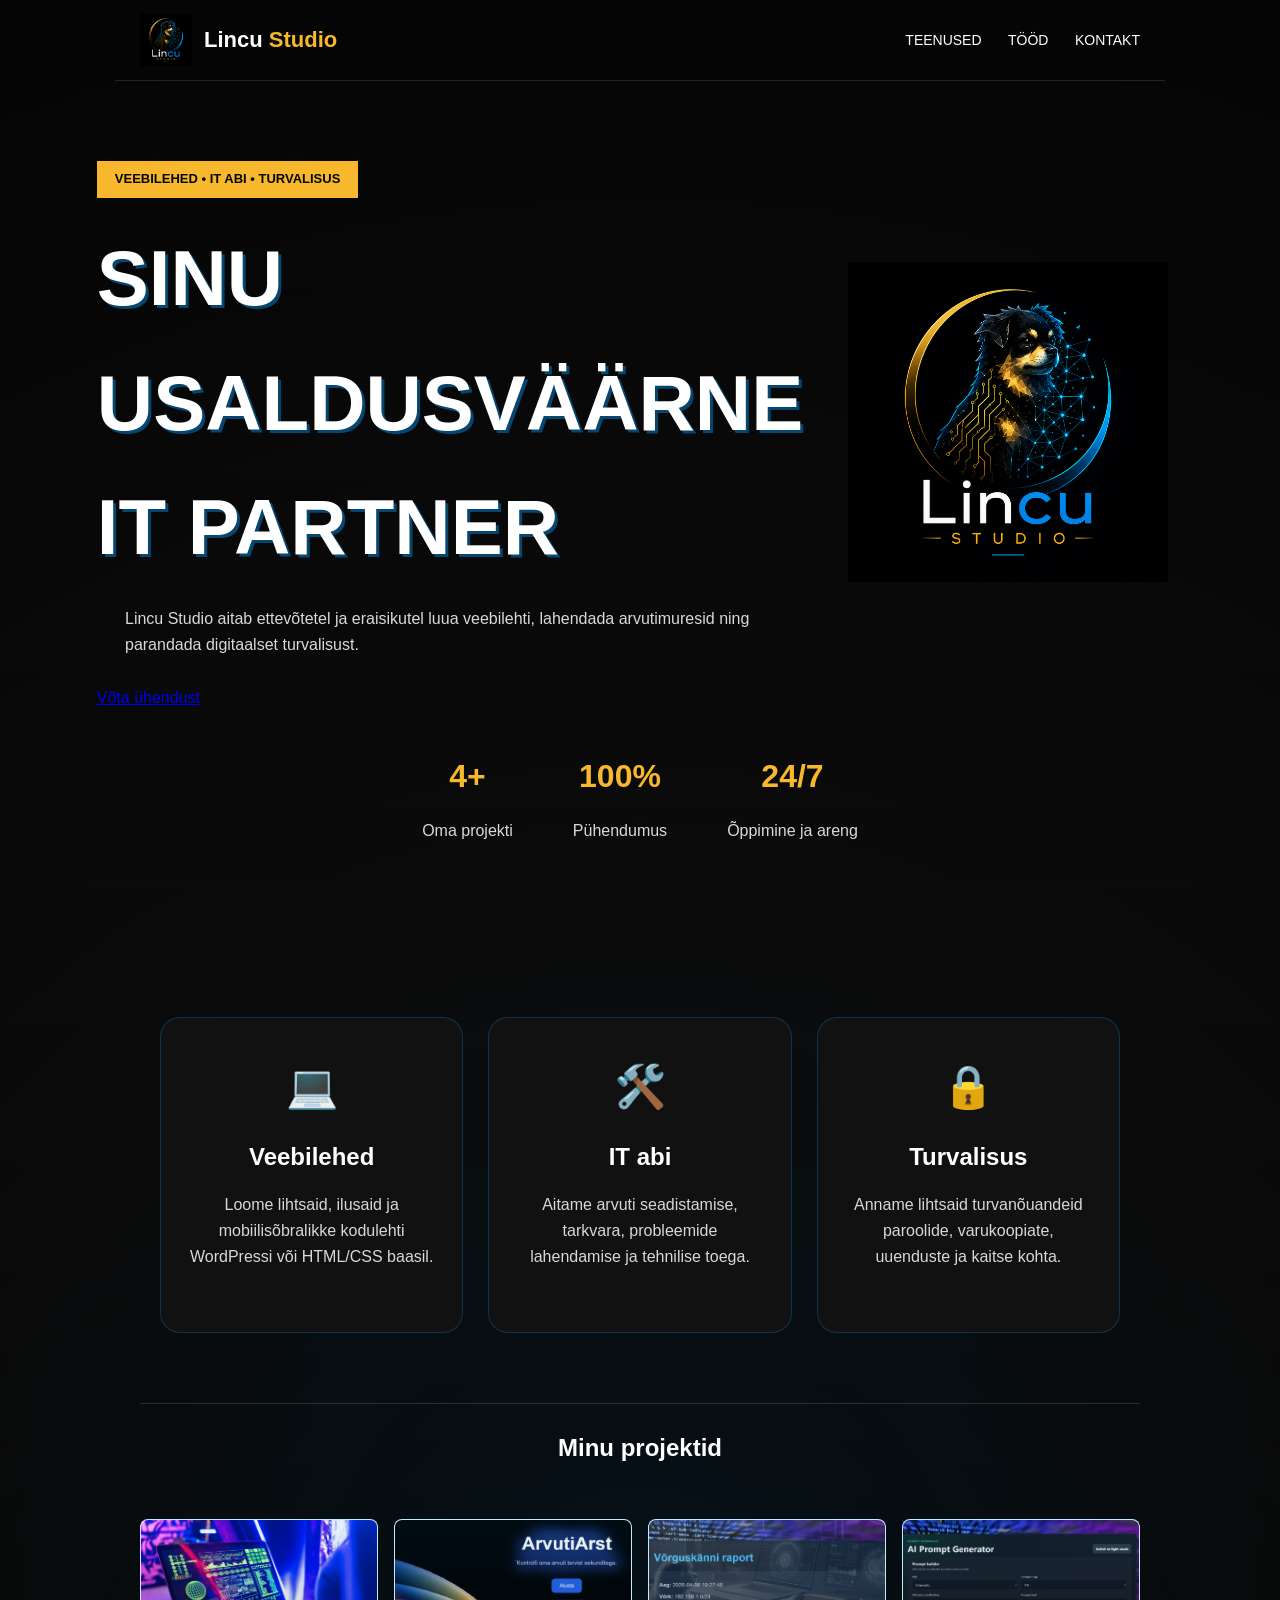
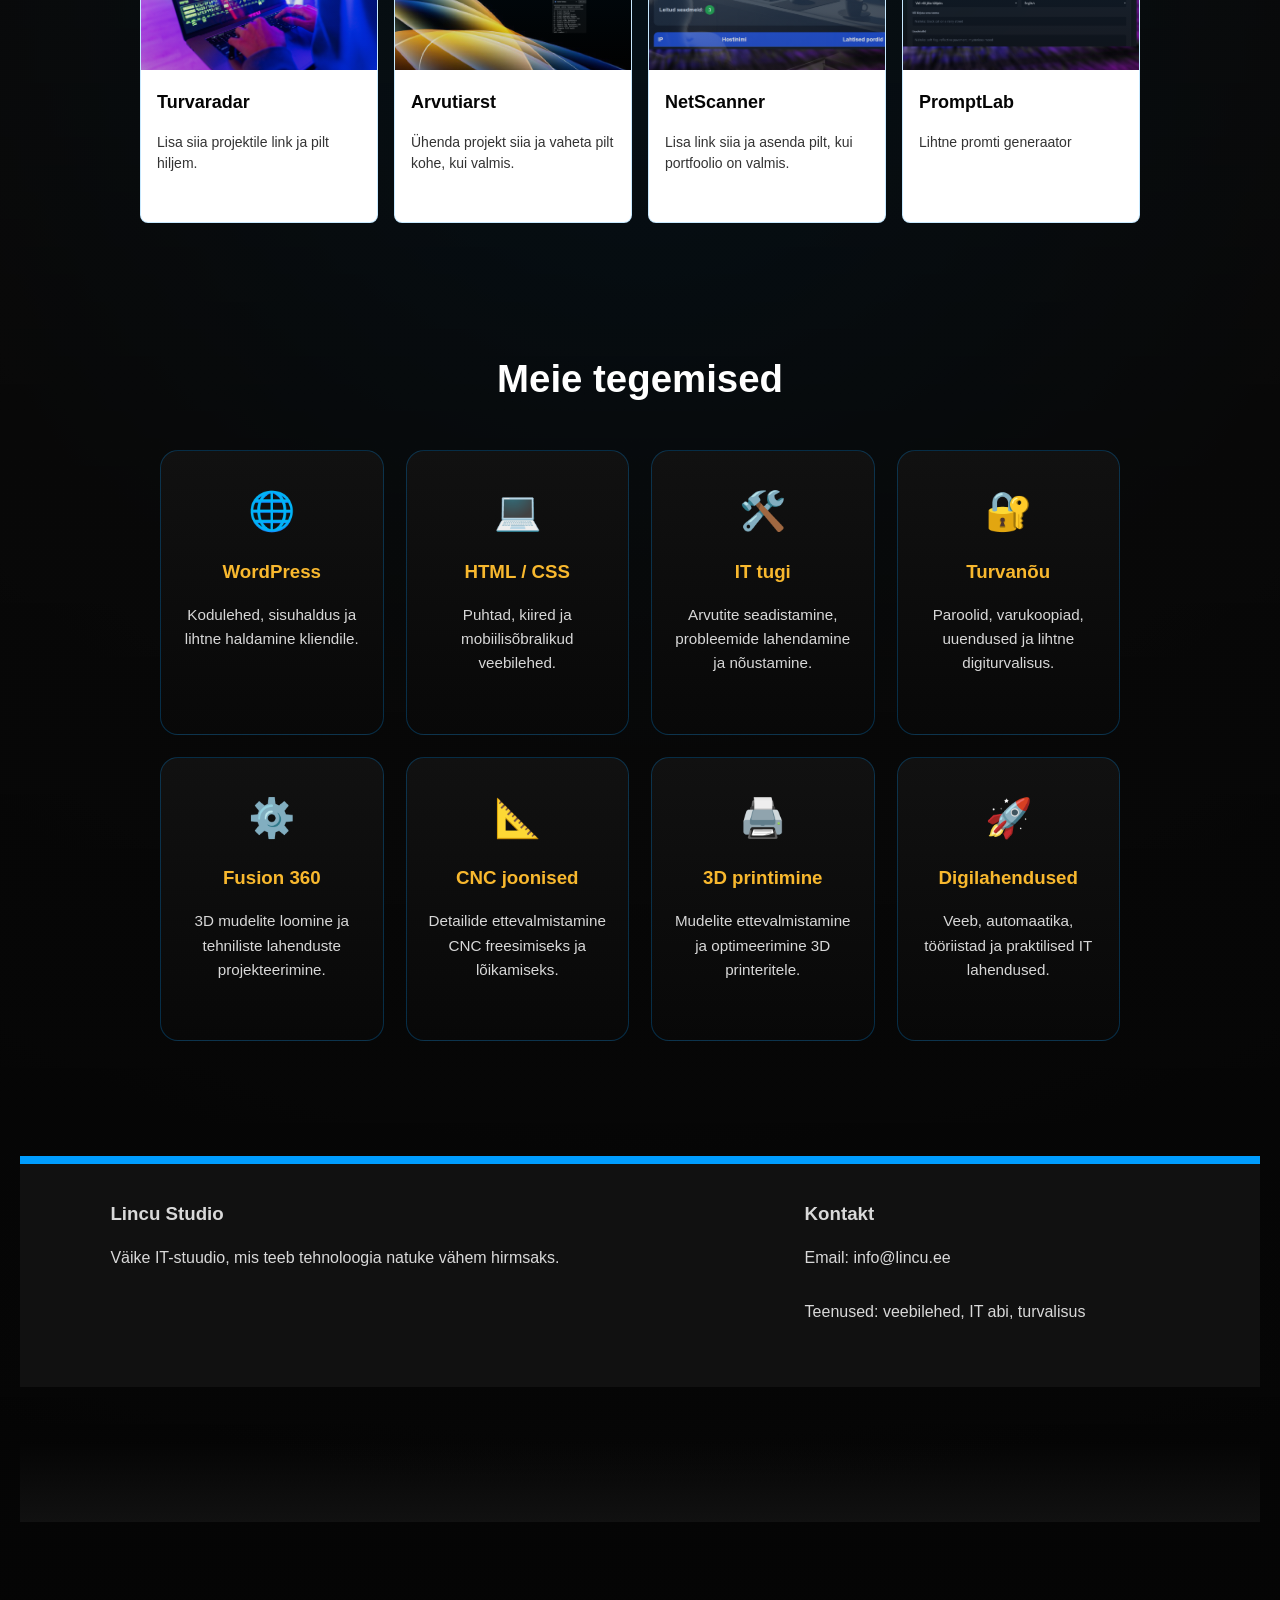
==== lincu_site/index.html @ 22ab4d27 "Lincu Studio valmis" ====
<!DOCTYPE html>
<html lang="et">
<head>
  <meta charset="UTF-8" />
  <meta name="viewport" content="width=device-width, initial-scale=1.0" />
  <title>Lincu Studio | IT lahendused</title>
  <link rel="stylesheet" href="style.css" />
</head>
<body>
  <header class="topbar">
    <a class="logo" href="#" aria-label="Lincu Studio avaleht">
      <img src="images/logo.png" alt="" />
      <span>Lincu <strong>Studio</strong></span>
    </a>
    <nav>
      <a href="#teenused">Teenused</a>
      <a href="#tood">Tööd</a>
      <a href="#kontakt">Kontakt</a>
    </nav>
  </header>

 <section class="hero">
  <div class="hero-content">

    <div class="hero-text">
      <span class="badge">VEEBILEHED • IT ABI • TURVALISUS</span>

      <h1>Sinu usaldusväärne IT partner</h1>

      <p>
        Lincu Studio aitab ettevõtetel ja eraisikutel luua veebilehti,
        lahendada arvutimuresid ning parandada digitaalset turvalisust.
      </p>

      <a href="#kontakt" class="btn-primary">
        Võta ühendust
      </a>
    </div>

    <div class="hero-image">
      <img src="images/logo.png" alt="Lincu Studio logo">
    </div>

  </div>
<section class="stats">
  <div class="stat">
    <h3>4+</h3>
    <p>Oma projekti</p>
  </div>

  <div class="stat">
    <h3>100%</h3>
    <p>Pühendumus</p>
  </div>

  <div class="stat">
    <h3>24/7</h3>
    <p>Õppimine ja areng</p>
  </div>
</section>
  <main>

   <section id="teenused" class="services">
  <article class="service-card">
    <div class="icon">💻</div>
    <h2>Veebilehed</h2>
    <p>Loome lihtsaid, ilusaid ja mobiilisõbralikke kodulehti WordPressi või HTML/CSS baasil.</p>
  </article>

  <article class="service-card">
    <div class="icon">🛠️</div>
    <h2>IT abi</h2>
    <p>Aitame arvuti seadistamise, tarkvara, probleemide lahendamise ja tehnilise toega.</p>
  </article>

  <article class="service-card">
    <div class="icon">🔒</div>
    <h2>Turvalisus</h2>
    <p>Anname lihtsaid turvanõuandeid paroolide, varukoopiate, uuenduste ja kaitse kohta.</p>
  </article>
</section>

    <section id="tood" class="work">
      <h2>Minu projektid</h2>
      <br>
      <br>
      <div class="cards">
        <a class="card" href="#" aria-label="Turvaradar">
          <div class="card-image">
            <img src="images/turva.png" alt="Turvaradar placeholder image" />
          </div>
          <div class="card-copy">
            <h3>Turvaradar</h3>
            <p>Lisa siia projektile link ja pilt hiljem.</p>
          </div>
        </a>
        <a class="card" href="#" aria-label="Arvutiarst">
          <div class="card-image">
            <img src="images/arst.png" alt="Arvutiarst placeholder image" />
          </div>
          <div class="card-copy">
            <h3>Arvutiarst</h3>
            <p>Ühenda projekt siia ja vaheta pilt kohe, kui valmis.</p>
          </div>
        </a>
        <a class="card" href="#" aria-label="NetScanner">
          <div class="card-image">
            <img src="images/scanner.png" alt="NetScanner placeholder image" />
          </div>
          <div class="card-copy">
            <h3>NetScanner</h3>
            <p>Lisa link siia ja asenda pilt, kui portfoolio on valmis.</p>
          </div>
        </a>
        <a class="card" href="https://smartpromptlab.netlify.app/" aria-label="PromptLab">
          <div class="card-image">
            <img src="images/promt.png" alt="PromptLab placeholder image" />
          </div>
          <div class="card-copy">
            <h3>PromptLab</h3>
            <p>Lihtne promti generaator</p>
          </div>
        </a>
      </div>
    </section>

<section class="tools">
  <h2>Meie tegemised</h2>

  <div class="tool-grid">

    <article class="tool-card">
      <span>🌐</span>
      <h3>WordPress</h3>
      <p>Kodulehed, sisuhaldus ja lihtne haldamine kliendile.</p>
    </article>

    <article class="tool-card">
      <span>💻</span>
      <h3>HTML / CSS</h3>
      <p>Puhtad, kiired ja mobiilisõbralikud veebilehed.</p>
    </article>

    <article class="tool-card">
      <span>🛠️</span>
      <h3>IT tugi</h3>
      <p>Arvutite seadistamine, probleemide lahendamine ja nõustamine.</p>
    </article>

    <article class="tool-card">
      <span>🔐</span>
      <h3>Turvanõu</h3>
      <p>Paroolid, varukoopiad, uuendused ja lihtne digiturvalisus.</p>
    </article>

    <article class="tool-card">
      <span>⚙️</span>
      <h3>Fusion 360</h3>
      <p>3D mudelite loomine ja tehniliste lahenduste projekteerimine.</p>
    </article>

    <article class="tool-card">
      <span>📐</span>
      <h3>CNC joonised</h3>
      <p>Detailide ettevalmistamine CNC freesimiseks ja lõikamiseks.</p>
    </article>

    <article class="tool-card">
      <span>🖨️</span>
      <h3>3D printimine</h3>
      <p>Mudelite ettevalmistamine ja optimeerimine 3D printeritele.</p>
    </article>

    <article class="tool-card">
      <span>🚀</span>
      <h3>Digilahendused</h3>
      <p>Veeb, automaatika, tööriistad ja praktilised IT lahendused.</p>
    </article>

  </div>
</section>
  </main>

  <footer id="kontakt">
    <div>
      <h3>Lincu Studio</h3>
      <p>Väike IT-stuudio, mis teeb tehnoloogia natuke vähem hirmsaks.</p>
    </div>
    <div>
      <h3>Kontakt</h3>
      <p>Email: info@lincu.ee</p>
      <p>Teenused: veebilehed, IT abi, turvalisus</p>
    </div>
  </footer>
</body>
</html>
---- lincu_site/style.css ----
:root {
  --dark: #050505;
  --dark-2: #111111;
  --gray: #2b2b2b;
  --light: #ffffff;
  --blue: #009dff;
  --gold: #f8b82e;
  --muted: #d9d9d9;
}

* {
  box-sizing: border-box;
  margin: 0;
  padding: 0;
}

body {
  font-family: Arial, Helvetica, sans-serif;
  background: var(--dark);
  color: var(--light);
  line-height: 1.6;
}

.topbar {
  max-width: 1050px;
  margin: 0 auto;
  padding: 14px 25px;
  display: flex;
  justify-content: space-between;
  align-items: center;
  border-bottom: 1px solid rgba(255, 255, 255, 0.12);
}

.logo {
  display: inline-flex;
  align-items: center;
  gap: 12px;
  color: var(--light);
  text-decoration: none;
  font-size: 22px;
  font-weight: bold;
  letter-spacing: 0;
}

.logo img {
  width: 52px;
  height: 52px;
  object-fit: contain;
}

.logo strong {
  color: var(--gold);
}

nav a {
  color: var(--light);
  text-decoration: none;
  margin-left: 22px;
  font-size: 14px;
  text-transform: uppercase;
}

nav a:hover {
  color: var(--blue);
}

.hero {
  min-height: 600px;
  padding: 80px 20px;
  background:
    linear-gradient(rgba(5, 5, 5, 0.52), rgba(5, 5, 5, 0.97)),
    radial-gradient(circle at center,
      rgba(0, 157, 255, 0.28) 0%,
      #161616 42%,
      #050505 100%);
  position: relative;
  overflow: hidden;
}

.hero-content {
  display: flex;
  align-items: center;
  justify-content: center;
  gap: 30px;
  max-width: 1200px;
  margin: 0 auto;
}

.hero-text {
  flex: 0 1 650px;
  text-align: left;
}

.hero-image {
  flex: 0 1 350px;
  text-align: center;
  margin-top: -20px;
}

.hero-image img {
  width: 100%;
  max-width: 320px;
  height: auto;
}

.hero::after {
  content: "";
  display: block;
  width: 100%;
  height: 80px;
  margin-top: 55px;
  background: linear-gradient(to top, var(--dark-2), transparent);
}
.hero-image {
  position: relative;
}

.hero-image::before {
  content: "";
  position: absolute;
  width: 300px;
  height: 300px;
  background: #009DFF;
  border-radius: 50%;
  filter: blur(100px);
  opacity: 0.2;
  z-index: -1;
  left: 50%;
  top: 50%;
  transform: translate(-50%, -50%);
}

/* Mobiilivaade */
@media (max-width: 900px) {
  .hero-content {
    flex-direction: column-reverse;
    text-align: center;
  }

  .hero-text {
    text-align: center;
  }

  .hero-image img {
    max-width: 250px;
  }
}
.badge {
  display: inline-block;
  background: var(--gold);
  color: var(--dark);
  padding: 8px 18px;
  font-weight: bold;
  font-size: 13px;
  margin-bottom: 18px;
}
.stats {
  display: flex;
  justify-content: center;
  gap: 60px;
  padding: 40px 20px;
}

.stat {
  text-align: center;
}

.stat h3 {
  color: #F8B82E;
  font-size: 2rem;
}

h1 {
  font-size: clamp(42px, 8vw, 78px);
  text-transform: uppercase;
  letter-spacing: 0;
  text-shadow: 3px 3px 0 rgba(0, 157, 255, 0.42);
}

.hero p {
  max-width: 650px;
  margin: 16px auto 28px;
  color: var(--muted);
}

.btn {
  display: inline-block;
  background: var(--blue);
  color: var(--light);
  padding: 12px 24px;
  text-decoration: none;
  font-weight: bold;
  text-transform: uppercase;
  border: 1px solid rgba(255, 255, 255, 0.2);
}

.btn:hover {
  background: var(--gold);
  color: var(--dark);
}

main {
  max-width: 1050px;
  margin: 0 auto;
  padding: 35px 25px;
}

.intro {
  text-align: center;
  max-width: 800px;
  margin: 0 auto 45px;
  color: var(--muted);
}

.services {
  display: grid;
  grid-template-columns: repeat(3, 1fr);
  gap: 25px;
  max-width: 1100px;
  margin: 0 auto;
  padding: 70px 20px;
}

.service-card {
  background: #111111;
  border: 1px solid rgba(0, 157, 255, 0.25);
  border-radius: 20px;
  padding: 35px 28px;
  text-align: center;
  transition: 0.3s ease;
}

.service-card:hover {
  transform: translateY(-8px);
  border-color: #F8B82E;
  box-shadow: 0 0 30px rgba(0, 157, 255, 0.18);
}

.icon {
  font-size: 42px;
  margin-bottom: 18px;
}

.service-card h2 {
  color: #FFFFFF;
  margin-bottom: 12px;
}

.service-card p {
  color: #D8D8D8;
  line-height: 1.6;
}

/* mobiilis */
@media (max-width: 800px) {
  .services {
    grid-template-columns: 1fr;
  }
}
.work,
.brands {
  border-top: 1px solid rgba(255, 255, 255, 0.14);
  padding-top: 25px;
  margin-bottom: 45px;
  text-align: center;
}

.cards,
.brand-grid {
  display: grid;
  grid-template-columns: repeat(4, 1fr);
  gap: 16px;
}

.card,
.brand-card {
  display: block;
  text-decoration: none;
  color: inherit;
  background: var(--light);
  border: 1px solid rgba(0, 157, 255, 0.22);
  border-radius: 8px;
  overflow: hidden;
  transition: transform 0.25s ease, box-shadow 0.25s ease;
}

.card:hover,
.brand-card:hover {
  transform: translateY(-4px);
  box-shadow: 0 22px 45px rgba(0, 157, 255, 0.16);
}

.card-image,
.brand-image {
  height: 150px;
  min-height: 0;
  background: linear-gradient(135deg, #ffffff 0%, rgba(0, 157, 255, 0.12) 100%);
  overflow: hidden;
}

.card-image img,
.brand-image img {
  width: 100%;
  height: 100%;
  object-fit: cover;
  display: block;
}
.card-image {
  position: relative;
}

.card-image::after {
  content: "";
  position: absolute;
  inset: 0;
  background: linear-gradient(
    to bottom,
    rgba(0, 157, 255, 0.08),
    rgba(5, 5, 5, 0.18)
  );
}

.card-copy {
  padding: 18px 16px 20px;
  text-align: left;
}

.card-copy h3 {
  margin-bottom: 10px;
  font-size: 18px;
  color: var(--dark);
}

.card-copy p,
.brand-card p {
  color: #333333;
  font-size: 14px;
  line-height: 1.5;
}

.tools {
  max-width: 1100px;
  margin: 0 auto;
  padding: 80px 20px;
  text-align: center;
}

.tools h2 {
  font-size: 2.4rem;
  margin-bottom: 40px;
  color: #FFFFFF;
}

.tool-grid {
  display: grid;
  grid-template-columns: repeat(4, 1fr);
  gap: 22px;
}

.tool-card {
  background: linear-gradient(180deg, #111111, #080808);
  border: 1px solid rgba(0, 157, 255, 0.25);
  border-radius: 18px;
  padding: 30px 22px;
  transition: 0.3s ease;
}

.tool-card:hover {
  transform: translateY(-7px);
  border-color: #F8B82E;
  box-shadow: 0 0 28px rgba(0, 157, 255, 0.2);
}

.tool-card span {
  font-size: 38px;
  display: block;
  margin-bottom: 15px;
}

.tool-card h3 {
  color: #F8B82E;
  margin-bottom: 10px;
}

.tool-card p {
  color: #D8D8D8;
  line-height: 1.6;
  font-size: 0.95rem;
}

@media (max-width: 900px) {
  .tool-grid {
    grid-template-columns: repeat(2, 1fr);
  }
}

@media (max-width: 600px) {
  .tool-grid {
    grid-template-columns: 1fr;
  }
}

footer {
  background: var(--dark-2);
  border-top: 8px solid var(--blue);
  padding: 35px 25px;
  display: grid;
  grid-template-columns: 1fr 1fr;
  gap: 30px;
  color: var(--muted);
}

footer > div {
  max-width: 500px;
  margin: 0 auto;
}

@media (max-width: 800px) {
  .topbar,
  footer {
    flex-direction: column;
    text-align: center;
  }

  nav {
    margin-top: 15px;
  }

  nav a {
    display: inline-block;
    margin: 8px;
  }

  .services,
  .cards,
  .brand-grid,
  footer {
    grid-template-columns: 1fr;
  }
}
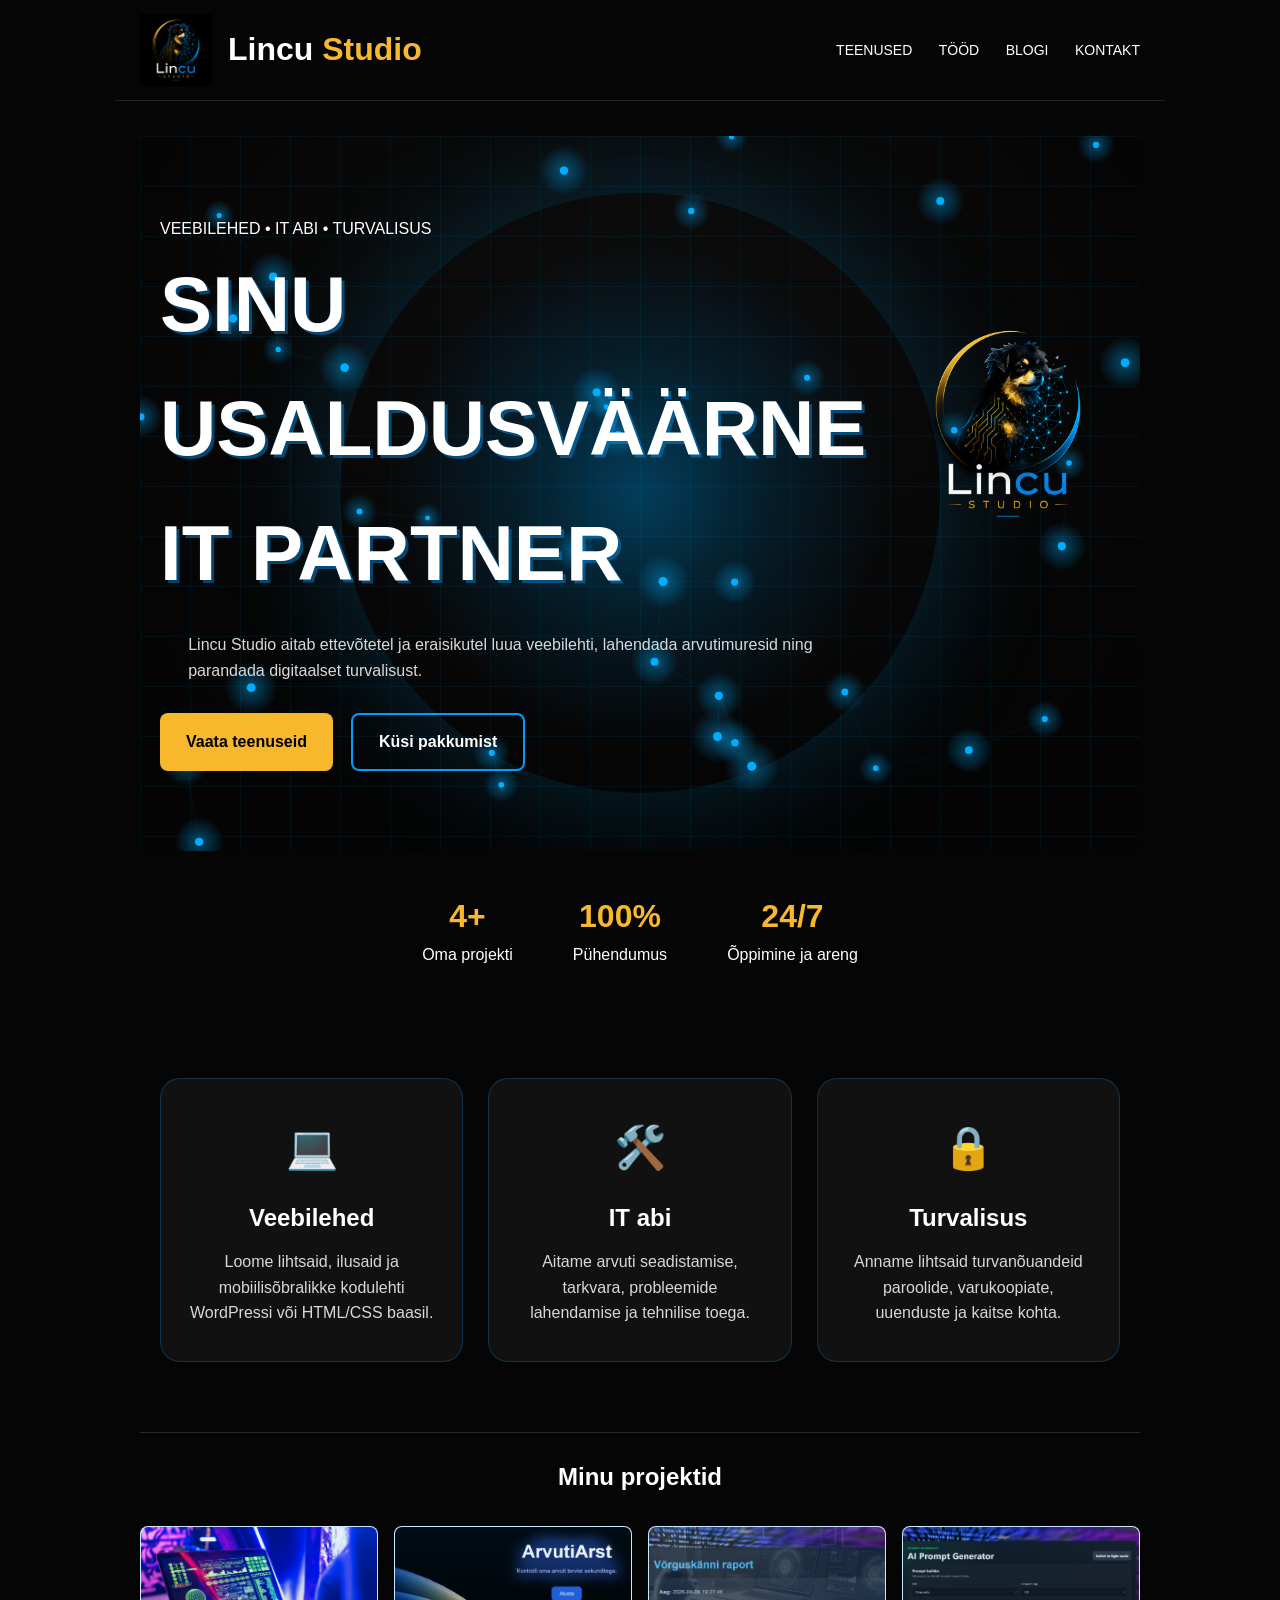
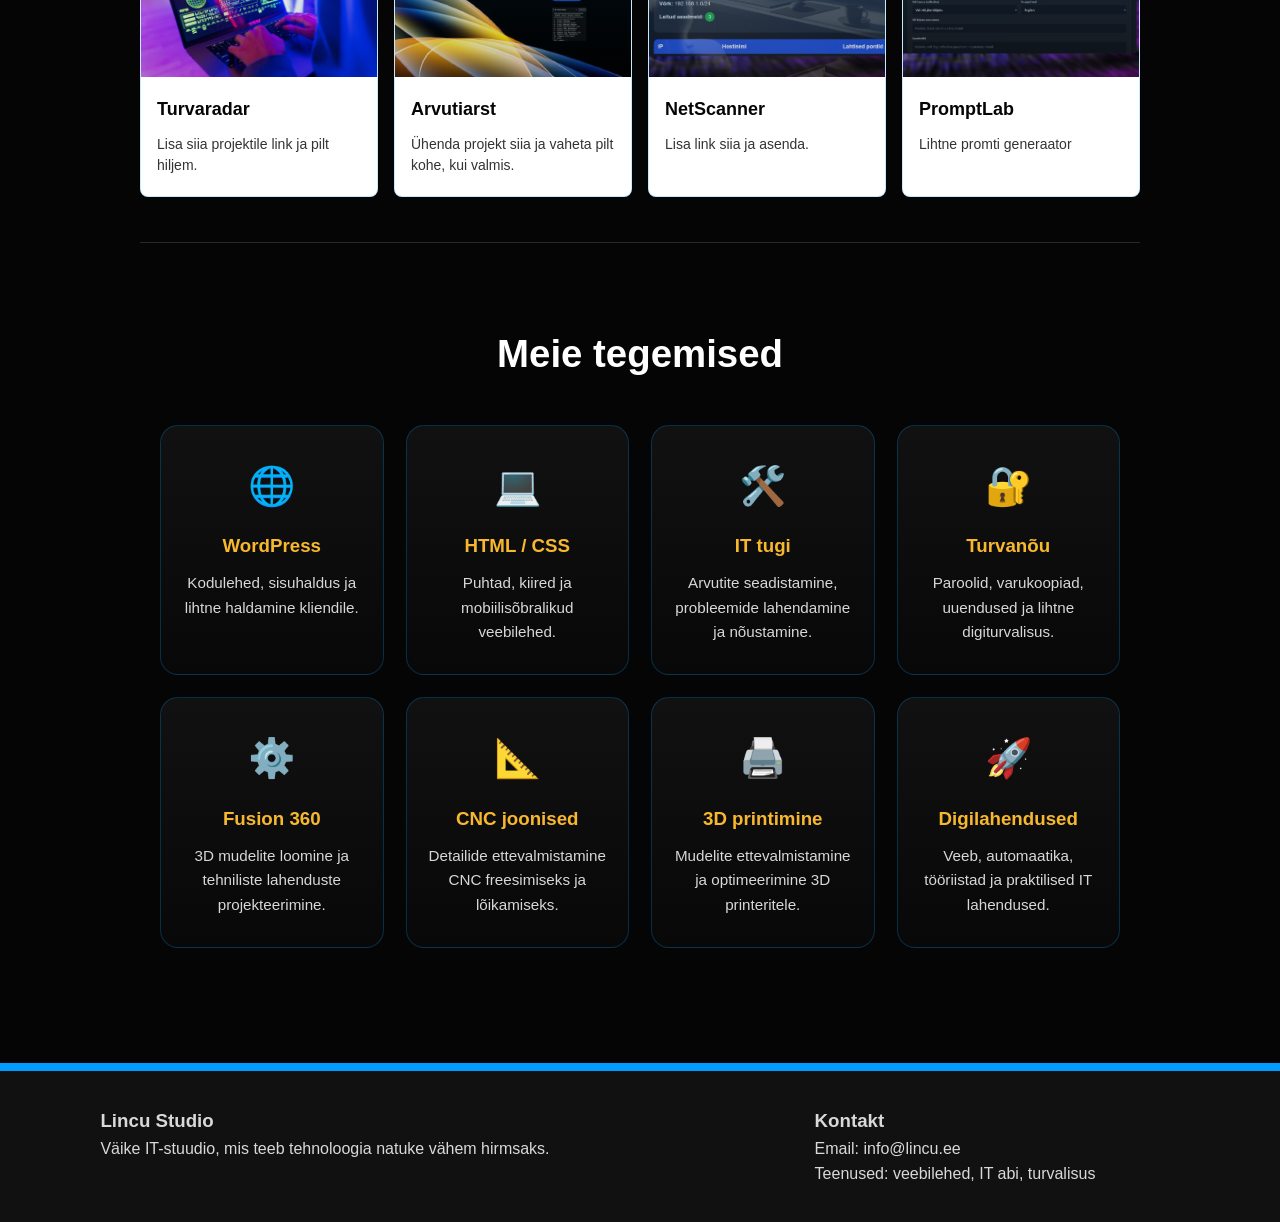
==== commit 68a75b23: "Lisatud blogi leht ja blogipostitused" ====
--- a/lincu_site/index.html
+++ b/lincu_site/index.html
@@ -9,81 +9,77 @@
 <body>
   <header class="topbar">
     <a class="logo" href="#" aria-label="Lincu Studio avaleht">
-      <img src="images/logo.png" alt="" />
+      <img src="images/logo.png" alt="Lincu Studio logo" />
       <span>Lincu <strong>Studio</strong></span>
     </a>
     <nav>
-      <a href="#teenused">Teenused</a>
-      <a href="#tood">Tööd</a>
-      <a href="#kontakt">Kontakt</a>
+      <a href="#teenused">TEENUSED</a>
+      <a href="#tood">TÖÖD</a>
+      <a href="blog.html">BLOGI</a>
+      <a href="#kontakt">KONTAKT</a>
     </nav>
   </header>
 
- <section class="hero">
-  <div class="hero-content">
+  <main>
+    <section class="hero">
+      <div class="grid-bg"></div>
+      <canvas id="network-canvas" aria-hidden="true"></canvas>
 
-    <div class="hero-text">
-      <span class="badge">VEEBILEHED • IT ABI • TURVALISUS</span>
+      <div class="hero-content">
+        <div class="hero-text">
+          <span class="badge">VEEBILEHED • IT ABI • TURVALISUS</span>
+          <h1>Sinu usaldusväärne IT partner</h1>
+          <p>
+            Lincu Studio aitab ettevõtetel ja eraisikutel luua veebilehti,
+            lahendada arvutimuresid ning parandada digitaalset turvalisust.
+          </p>
+          <div class="hero-buttons">
+            <a href="#teenused" class="btn-primary">Vaata teenuseid</a>
+            <a href="#kontakt" class="btn-outline">Küsi pakkumist</a>
+          </div>
+        </div>
 
-      <h1>Sinu usaldusväärne IT partner</h1>
+        <div class="hero-image">
+          <img src="images/logo1.png" alt="Lincu Studio" />
+        </div>
+      </div>
+    </section>
 
-      <p>
-        Lincu Studio aitab ettevõtetel ja eraisikutel luua veebilehti,
-        lahendada arvutimuresid ning parandada digitaalset turvalisust.
-      </p>
+    <section class="stats">
+      <div class="stat">
+        <h3>4+</h3>
+        <p>Oma projekti</p>
+      </div>
+      <div class="stat">
+        <h3>100%</h3>
+        <p>Pühendumus</p>
+      </div>
+      <div class="stat">
+        <h3>24/7</h3>
+        <p>Õppimine ja areng</p>
+      </div>
+    </section>
 
-      <a href="#kontakt" class="btn-primary">
-        Võta ühendust
-      </a>
-    </div>
-
-    <div class="hero-image">
-      <img src="images/logo.png" alt="Lincu Studio logo">
-    </div>
-
-  </div>
-<section class="stats">
-  <div class="stat">
-    <h3>4+</h3>
-    <p>Oma projekti</p>
-  </div>
-
-  <div class="stat">
-    <h3>100%</h3>
-    <p>Pühendumus</p>
-  </div>
-
-  <div class="stat">
-    <h3>24/7</h3>
-    <p>Õppimine ja areng</p>
-  </div>
-</section>
-  <main>
-
-   <section id="teenused" class="services">
-  <article class="service-card">
-    <div class="icon">💻</div>
-    <h2>Veebilehed</h2>
-    <p>Loome lihtsaid, ilusaid ja mobiilisõbralikke kodulehti WordPressi või HTML/CSS baasil.</p>
-  </article>
-
-  <article class="service-card">
-    <div class="icon">🛠️</div>
-    <h2>IT abi</h2>
-    <p>Aitame arvuti seadistamise, tarkvara, probleemide lahendamise ja tehnilise toega.</p>
-  </article>
-
-  <article class="service-card">
-    <div class="icon">🔒</div>
-    <h2>Turvalisus</h2>
-    <p>Anname lihtsaid turvanõuandeid paroolide, varukoopiate, uuenduste ja kaitse kohta.</p>
-  </article>
-</section>
+    <section id="teenused" class="services">
+      <article class="service-card">
+        <div class="icon">💻</div>
+        <h2>Veebilehed</h2>
+        <p>Loome lihtsaid, ilusaid ja mobiilisõbralikke kodulehti WordPressi või HTML/CSS baasil.</p>
+      </article>
+      <article class="service-card">
+        <div class="icon">🛠️</div>
+        <h2>IT abi</h2>
+        <p>Aitame arvuti seadistamise, tarkvara, probleemide lahendamise ja tehnilise toega.</p>
+      </article>
+      <article class="service-card">
+        <div class="icon">🔒</div>
+        <h2>Turvalisus</h2>
+        <p>Anname lihtsaid turvanõuandeid paroolide, varukoopiate, uuenduste ja kaitse kohta.</p>
+      </article>
+    </section>
 
     <section id="tood" class="work">
       <h2>Minu projektid</h2>
-      <br>
-      <br>
       <div class="cards">
         <a class="card" href="#" aria-label="Turvaradar">
           <div class="card-image">
@@ -109,7 +105,7 @@
           </div>
           <div class="card-copy">
             <h3>NetScanner</h3>
-            <p>Lisa link siia ja asenda pilt, kui portfoolio on valmis.</p>
+            <p>Lisa link siia ja asenda.</p>
           </div>
         </a>
         <a class="card" href="https://smartpromptlab.netlify.app/" aria-label="PromptLab">
@@ -124,61 +120,51 @@
       </div>
     </section>
 
-<section class="tools">
-  <h2>Meie tegemised</h2>
-
-  <div class="tool-grid">
-
-    <article class="tool-card">
-      <span>🌐</span>
-      <h3>WordPress</h3>
-      <p>Kodulehed, sisuhaldus ja lihtne haldamine kliendile.</p>
-    </article>
-
-    <article class="tool-card">
-      <span>💻</span>
-      <h3>HTML / CSS</h3>
-      <p>Puhtad, kiired ja mobiilisõbralikud veebilehed.</p>
-    </article>
-
-    <article class="tool-card">
-      <span>🛠️</span>
-      <h3>IT tugi</h3>
-      <p>Arvutite seadistamine, probleemide lahendamine ja nõustamine.</p>
-    </article>
-
-    <article class="tool-card">
-      <span>🔐</span>
-      <h3>Turvanõu</h3>
-      <p>Paroolid, varukoopiad, uuendused ja lihtne digiturvalisus.</p>
-    </article>
-
-    <article class="tool-card">
-      <span>⚙️</span>
-      <h3>Fusion 360</h3>
-      <p>3D mudelite loomine ja tehniliste lahenduste projekteerimine.</p>
-    </article>
-
-    <article class="tool-card">
-      <span>📐</span>
-      <h3>CNC joonised</h3>
-      <p>Detailide ettevalmistamine CNC freesimiseks ja lõikamiseks.</p>
-    </article>
-
-    <article class="tool-card">
-      <span>🖨️</span>
-      <h3>3D printimine</h3>
-      <p>Mudelite ettevalmistamine ja optimeerimine 3D printeritele.</p>
-    </article>
-
-    <article class="tool-card">
-      <span>🚀</span>
-      <h3>Digilahendused</h3>
-      <p>Veeb, automaatika, tööriistad ja praktilised IT lahendused.</p>
-    </article>
-
-  </div>
-</section>
+    <section class="tools">
+      <h2>Meie tegemised</h2>
+      <div class="tool-grid">
+        <article class="tool-card">
+          <span>🌐</span>
+          <h3>WordPress</h3>
+          <p>Kodulehed, sisuhaldus ja lihtne haldamine kliendile.</p>
+        </article>
+        <article class="tool-card">
+          <span>💻</span>
+          <h3>HTML / CSS</h3>
+          <p>Puhtad, kiired ja mobiilisõbralikud veebilehed.</p>
+        </article>
+        <article class="tool-card">
+          <span>🛠️</span>
+          <h3>IT tugi</h3>
+          <p>Arvutite seadistamine, probleemide lahendamine ja nõustamine.</p>
+        </article>
+        <article class="tool-card">
+          <span>🔐</span>
+          <h3>Turvanõu</h3>
+          <p>Paroolid, varukoopiad, uuendused ja lihtne digiturvalisus.</p>
+        </article>
+        <article class="tool-card">
+          <span>⚙️</span>
+          <h3>Fusion 360</h3>
+          <p>3D mudelite loomine ja tehniliste lahenduste projekteerimine.</p>
+        </article>
+        <article class="tool-card">
+          <span>📐</span>
+          <h3>CNC joonised</h3>
+          <p>Detailide ettevalmistamine CNC freesimiseks ja lõikamiseks.</p>
+        </article>
+        <article class="tool-card">
+          <span>🖨️</span>
+          <h3>3D printimine</h3>
+          <p>Mudelite ettevalmistamine ja optimeerimine 3D printeritele.</p>
+        </article>
+        <article class="tool-card">
+          <span>🚀</span>
+          <h3>Digilahendused</h3>
+          <p>Veeb, automaatika, tööriistad ja praktilised IT lahendused.</p>
+        </article>
+      </div>
+    </section>
   </main>
 
   <footer id="kontakt">
@@ -192,5 +178,6 @@
       <p>Teenused: veebilehed, IT abi, turvalisus</p>
     </div>
   </footer>
+  <script src="network.js" defer></script>
 </body>
 </html>
--- a/lincu_site/style.css
+++ b/lincu_site/style.css
@@ -1,7 +1,6 @@
 :root {
   --dark: #050505;
   --dark-2: #111111;
-  --gray: #2b2b2b;
   --light: #ffffff;
   --blue: #009dff;
   --gold: #f8b82e;
@@ -15,10 +14,15 @@
 }
 
 body {
-  font-family: Arial, Helvetica, sans-serif;
+  font-family: "Roboto", "Montserrat", sans-serif;
   background: var(--dark);
   color: var(--light);
   line-height: 1.6;
+}
+
+img {
+  max-width: 100%;
+  display: block;
 }
 
 .topbar {
@@ -34,22 +38,30 @@
 .logo {
   display: inline-flex;
   align-items: center;
-  gap: 12px;
-  color: var(--light);
+  gap: 16px;
   text-decoration: none;
-  font-size: 22px;
-  font-weight: bold;
-  letter-spacing: 0;
+  color: #fff;
+  font-size: 2rem;
+  font-weight: 700;
+  transition: 0.3s ease;
 }
 
 .logo img {
-  width: 52px;
-  height: 52px;
+  height: 72px;
   object-fit: contain;
+  transition: transform 0.3s ease;
 }
 
 .logo strong {
   color: var(--gold);
+}
+
+.logo:hover img {
+  transform: scale(1.08);
+}
+
+.logo:hover {
+  text-shadow: 0 0 15px rgba(0, 174, 255, 0.5);
 }
 
 nav a {
@@ -77,6 +89,73 @@
   overflow: hidden;
 }
 
+.grid-bg {
+  position: absolute;
+  inset: 0;
+  z-index: 0;
+  opacity: 0.25;
+  background-image:
+    linear-gradient(rgba(0, 174, 255, 0.3) 1px, transparent 1px),
+    linear-gradient(90deg, rgba(0, 174, 255, 0.3) 1px, transparent 1px);
+  background-size: 50px 50px;
+  animation: moveGrid 15s linear infinite;
+}
+
+@keyframes moveGrid {
+  from {
+    transform: translate(0, 0);
+  }
+  to {
+    transform: translate(50px, 50px);
+  }
+}
+
+.hero::before {
+  /* soft centered blue glow behind the canvas */
+  content: "";
+  position: absolute;
+  left: 50%;
+  top: 50%;
+  transform: translate(-50%, -50%);
+  width: 600px;
+  height: 600px;
+  background: radial-gradient(circle at center,
+    rgba(0, 174, 255, 0.28) 0%,
+    rgba(0, 174, 255, 0.12) 25%,
+    transparent 60%);
+  border-radius: 50%;
+  box-shadow: 0 0 120px rgba(0, 174, 255, 0.25);
+  animation: floatBox 6s ease-in-out infinite;
+  opacity: 0.9;
+  z-index: 0;
+}
+
+@keyframes floatBox {
+  0%, 100% {
+    transform: translateY(0) rotate(0deg);
+  }
+  50% {
+    transform: translateY(-25px) rotate(3deg);
+  }
+}
+
+.hero-content,
+.hero-image {
+  position: relative;
+  z-index: 2;
+}
+
+/* full-size canvas for network animation */
+#network-canvas {
+  position: absolute;
+  inset: 0;
+  width: 100%;
+  height: 100%;
+  display: block;
+  z-index: 1;
+  pointer-events: none;
+}
+
 .hero-content {
   display: flex;
   align-items: center;
@@ -95,65 +174,49 @@
   flex: 0 1 350px;
   text-align: center;
   margin-top: -20px;
+  transform: translateY(-60px);
 }
 
 .hero-image img {
   width: 100%;
   max-width: 320px;
   height: auto;
-}
-
-.hero::after {
-  content: "";
-  display: block;
-  width: 100%;
-  height: 80px;
-  margin-top: 55px;
-  background: linear-gradient(to top, var(--dark-2), transparent);
-}
-.hero-image {
-  position: relative;
-}
-
-.hero-image::before {
-  content: "";
-  position: absolute;
-  width: 300px;
-  height: 300px;
-  background: #009DFF;
-  border-radius: 50%;
-  filter: blur(100px);
-  opacity: 0.2;
-  z-index: -1;
-  left: 50%;
-  top: 50%;
-  transform: translate(-50%, -50%);
-}
-
-/* Mobiilivaade */
-@media (max-width: 900px) {
-  .hero-content {
-    flex-direction: column-reverse;
-    text-align: center;
-  }
-
-  .hero-text {
-    text-align: center;
-  }
-
-  .hero-image img {
-    max-width: 250px;
-  }
-}
-.badge {
-  display: inline-block;
+  object-fit: contain;
+}
+
+.hero-buttons {
+  margin-top: 30px;
+  display: flex;
+  gap: 18px;
+  flex-wrap: wrap;
+}
+
+.btn-primary,
+.btn-outline {
+  padding: 14px 26px;
+  text-decoration: none;
+  font-weight: 700;
+  border-radius: 8px;
+  display: inline-flex;
+  align-items: center;
+  justify-content: center;
+}
+
+.btn-primary {
   background: var(--gold);
-  color: var(--dark);
-  padding: 8px 18px;
-  font-weight: bold;
-  font-size: 13px;
-  margin-bottom: 18px;
-}
+  color: #000;
+}
+
+.btn-outline {
+  border: 2px solid var(--blue);
+  color: #fff;
+}
+
+.btn-outline:hover {
+  background: var(--blue);
+  color: #000;
+}
+
 .stats {
   display: flex;
   justify-content: center;
@@ -166,7 +229,7 @@
 }
 
 .stat h3 {
-  color: #F8B82E;
+  color: var(--gold);
   font-size: 2rem;
 }
 
@@ -183,33 +246,10 @@
   color: var(--muted);
 }
 
-.btn {
-  display: inline-block;
-  background: var(--blue);
-  color: var(--light);
-  padding: 12px 24px;
-  text-decoration: none;
-  font-weight: bold;
-  text-transform: uppercase;
-  border: 1px solid rgba(255, 255, 255, 0.2);
-}
-
-.btn:hover {
-  background: var(--gold);
-  color: var(--dark);
-}
-
 main {
   max-width: 1050px;
   margin: 0 auto;
   padding: 35px 25px;
-}
-
-.intro {
-  text-align: center;
-  max-width: 800px;
-  margin: 0 auto 45px;
-  color: var(--muted);
 }
 
 .services {
@@ -227,12 +267,12 @@
   border-radius: 20px;
   padding: 35px 28px;
   text-align: center;
-  transition: 0.3s ease;
+  transition: transform 0.3s ease, box-shadow 0.3s ease;
 }
 
 .service-card:hover {
   transform: translateY(-8px);
-  border-color: #F8B82E;
+  border-color: var(--gold);
   box-shadow: 0 0 30px rgba(0, 157, 255, 0.18);
 }
 
@@ -242,38 +282,31 @@
 }
 
 .service-card h2 {
-  color: #FFFFFF;
+  color: #fff;
   margin-bottom: 12px;
 }
 
 .service-card p {
-  color: #D8D8D8;
+  color: #d8d8d8;
   line-height: 1.6;
 }
 
-/* mobiilis */
-@media (max-width: 800px) {
-  .services {
-    grid-template-columns: 1fr;
-  }
-}
 .work,
-.brands {
+.tools {
   border-top: 1px solid rgba(255, 255, 255, 0.14);
   padding-top: 25px;
   margin-bottom: 45px;
   text-align: center;
 }
 
-.cards,
-.brand-grid {
+.cards {
   display: grid;
   grid-template-columns: repeat(4, 1fr);
   gap: 16px;
-}
-
-.card,
-.brand-card {
+  margin: 30px auto 0;
+}
+
+.card {
   display: block;
   text-decoration: none;
   color: inherit;
@@ -284,29 +317,23 @@
   transition: transform 0.25s ease, box-shadow 0.25s ease;
 }
 
-.card:hover,
-.brand-card:hover {
+.card:hover {
   transform: translateY(-4px);
   box-shadow: 0 22px 45px rgba(0, 157, 255, 0.16);
 }
 
-.card-image,
-.brand-image {
+.card-image {
+  position: relative;
   height: 150px;
-  min-height: 0;
   background: linear-gradient(135deg, #ffffff 0%, rgba(0, 157, 255, 0.12) 100%);
   overflow: hidden;
 }
 
-.card-image img,
-.brand-image img {
+.card-image img {
   width: 100%;
   height: 100%;
   object-fit: cover;
   display: block;
-}
-.card-image {
-  position: relative;
 }
 
 .card-image::after {
@@ -331,9 +358,8 @@
   color: var(--dark);
 }
 
-.card-copy p,
-.brand-card p {
-  color: #333333;
+.card-copy p {
+  color: #333;
   font-size: 14px;
   line-height: 1.5;
 }
@@ -342,13 +368,12 @@
   max-width: 1100px;
   margin: 0 auto;
   padding: 80px 20px;
-  text-align: center;
 }
 
 .tools h2 {
   font-size: 2.4rem;
   margin-bottom: 40px;
-  color: #FFFFFF;
+  color: #fff;
 }
 
 .tool-grid {
@@ -362,12 +387,12 @@
   border: 1px solid rgba(0, 157, 255, 0.25);
   border-radius: 18px;
   padding: 30px 22px;
-  transition: 0.3s ease;
+  transition: transform 0.3s ease, box-shadow 0.3s ease;
 }
 
 .tool-card:hover {
   transform: translateY(-7px);
-  border-color: #F8B82E;
+  border-color: var(--gold);
   box-shadow: 0 0 28px rgba(0, 157, 255, 0.2);
 }
 
@@ -378,26 +403,14 @@
 }
 
 .tool-card h3 {
-  color: #F8B82E;
+  color: var(--gold);
   margin-bottom: 10px;
 }
 
 .tool-card p {
-  color: #D8D8D8;
+  color: #d8d8d8;
   line-height: 1.6;
   font-size: 0.95rem;
-}
-
-@media (max-width: 900px) {
-  .tool-grid {
-    grid-template-columns: repeat(2, 1fr);
-  }
-}
-
-@media (max-width: 600px) {
-  .tool-grid {
-    grid-template-columns: 1fr;
-  }
 }
 
 footer {
@@ -415,6 +428,25 @@
   margin: 0 auto;
 }
 
+@media (max-width: 900px) {
+  .hero-content {
+    flex-direction: column-reverse;
+    text-align: center;
+  }
+
+  .hero-text {
+    text-align: center;
+  }
+
+  .hero-image img {
+    max-width: 250px;
+  }
+
+  .tool-grid {
+    grid-template-columns: repeat(2, 1fr);
+  }
+}
+
 @media (max-width: 800px) {
   .topbar,
   footer {
@@ -433,8 +465,201 @@
 
   .services,
   .cards,
-  .brand-grid,
-  footer {
+  .tool-grid,
+  .blog-grid {
     grid-template-columns: 1fr;
   }
 }
+
+@media (max-width: 600px) {
+  .card-image,
+  .tools {
+    width: 100%;
+  }
+}
+.blog-hero {
+  padding: 120px 8% 60px;
+  background: #050505;
+  color: white;
+}
+
+.blog-hero .tag {
+  display: inline-block;
+  background: #f7b733;
+  color: #000;
+  padding: 12px 22px;
+  font-weight: 800;
+  margin-bottom: 25px;
+}
+
+.blog-hero h1 {
+  font-size: 56px;
+  max-width: 800px;
+  margin-bottom: 20px;
+}
+
+.blog-hero p {
+  max-width: 650px;
+  font-size: 20px;
+  color: #cfcfcf;
+}
+
+.blog-grid {
+  padding: 60px 8%;
+  background: #050505;
+  display: grid;
+  grid-template-columns: repeat(3, 1fr);
+  gap: 28px;
+}
+
+.blog-card {
+  background: #0d0d0d;
+  border: 1px solid rgba(0, 174, 255, 0.25);
+  padding: 32px;
+  border-radius: 18px;
+  color: white;
+  transition: 0.3s;
+}
+
+.blog-card:hover {
+  transform: translateY(-8px);
+  box-shadow: 0 0 30px rgba(0, 174, 255, 0.25);
+}
+
+.blog-card h2 {
+  font-size: 24px;
+  margin-bottom: 16px;
+}
+
+.blog-card p {
+  color: #cfcfcf;
+  line-height: 1.6;
+}
+
+.blog-card a {
+  display: inline-block;
+  margin-top: 20px;
+  color: #f7b733;
+  font-weight: 700;
+  text-decoration: none;
+}
+
+.blog-card a:hover {
+  text-decoration: underline;
+}
+
+.blog-card .date {
+  font-size: 12px;
+  color: #777;
+  margin-bottom: 12px;
+}
+
+.blog-hero-inner {
+  max-width: 900px;
+  margin: 0 auto;
+}
+
+.blog-grid {
+  max-width: 1200px;
+  margin: 0 auto;
+}
+.post-page {
+  max-width: 900px;
+  margin: 0 auto;
+  padding: 120px 30px;
+  color: white;
+}
+
+.post-article {
+  background: linear-gradient(180deg, #0d0d0d, #080808);
+  border: 1px solid rgba(0, 174, 255, 0.22);
+  border-radius: 18px;
+  padding: 42px;
+  box-shadow: 0 24px 60px rgba(0, 0, 0, 0.28);
+}
+
+.post-page h1 {
+  font-size: 52px;
+  margin-bottom: 30px;
+}
+
+.post-page h2 {
+  margin-top: 40px;
+  margin-bottom: 14px;
+  color: #f7b733;
+}
+
+.post-page h3 {
+  margin-top: 26px;
+  margin-bottom: 10px;
+  color: #fff;
+  font-size: 24px;
+}
+
+.post-page p {
+  font-size: 20px;
+  line-height: 1.7;
+  color: #d6d6d6;
+}
+
+.post-page .lead {
+  color: #f1f1f1;
+  font-size: 22px;
+}
+
+.post-page .date {
+  color: #00aeff;
+  font-size: 14px;
+  font-weight: 700;
+  letter-spacing: 0;
+  margin-bottom: 14px;
+  text-transform: uppercase;
+}
+
+.post-page ul {
+  margin: 16px 0 0 22px;
+  color: #d6d6d6;
+}
+
+.post-page li {
+  margin-bottom: 10px;
+  font-size: 18px;
+  line-height: 1.6;
+}
+
+.post-page li strong {
+  color: #fff;
+}
+
+.back-link {
+  display: inline-block;
+  margin-bottom: 30px;
+  color: #00aeff;
+  text-decoration: none;
+  font-weight: 700;
+}
+
+.back-link:hover {
+  text-decoration: underline;
+}
+
+@media (max-width: 700px) {
+  .post-page {
+    padding: 70px 20px;
+  }
+
+  .post-article {
+    padding: 28px 22px;
+  }
+
+  .post-page h1 {
+    font-size: 38px;
+  }
+
+  .post-page p,
+  .post-page .lead {
+    font-size: 18px;
+  }
+}
+
+
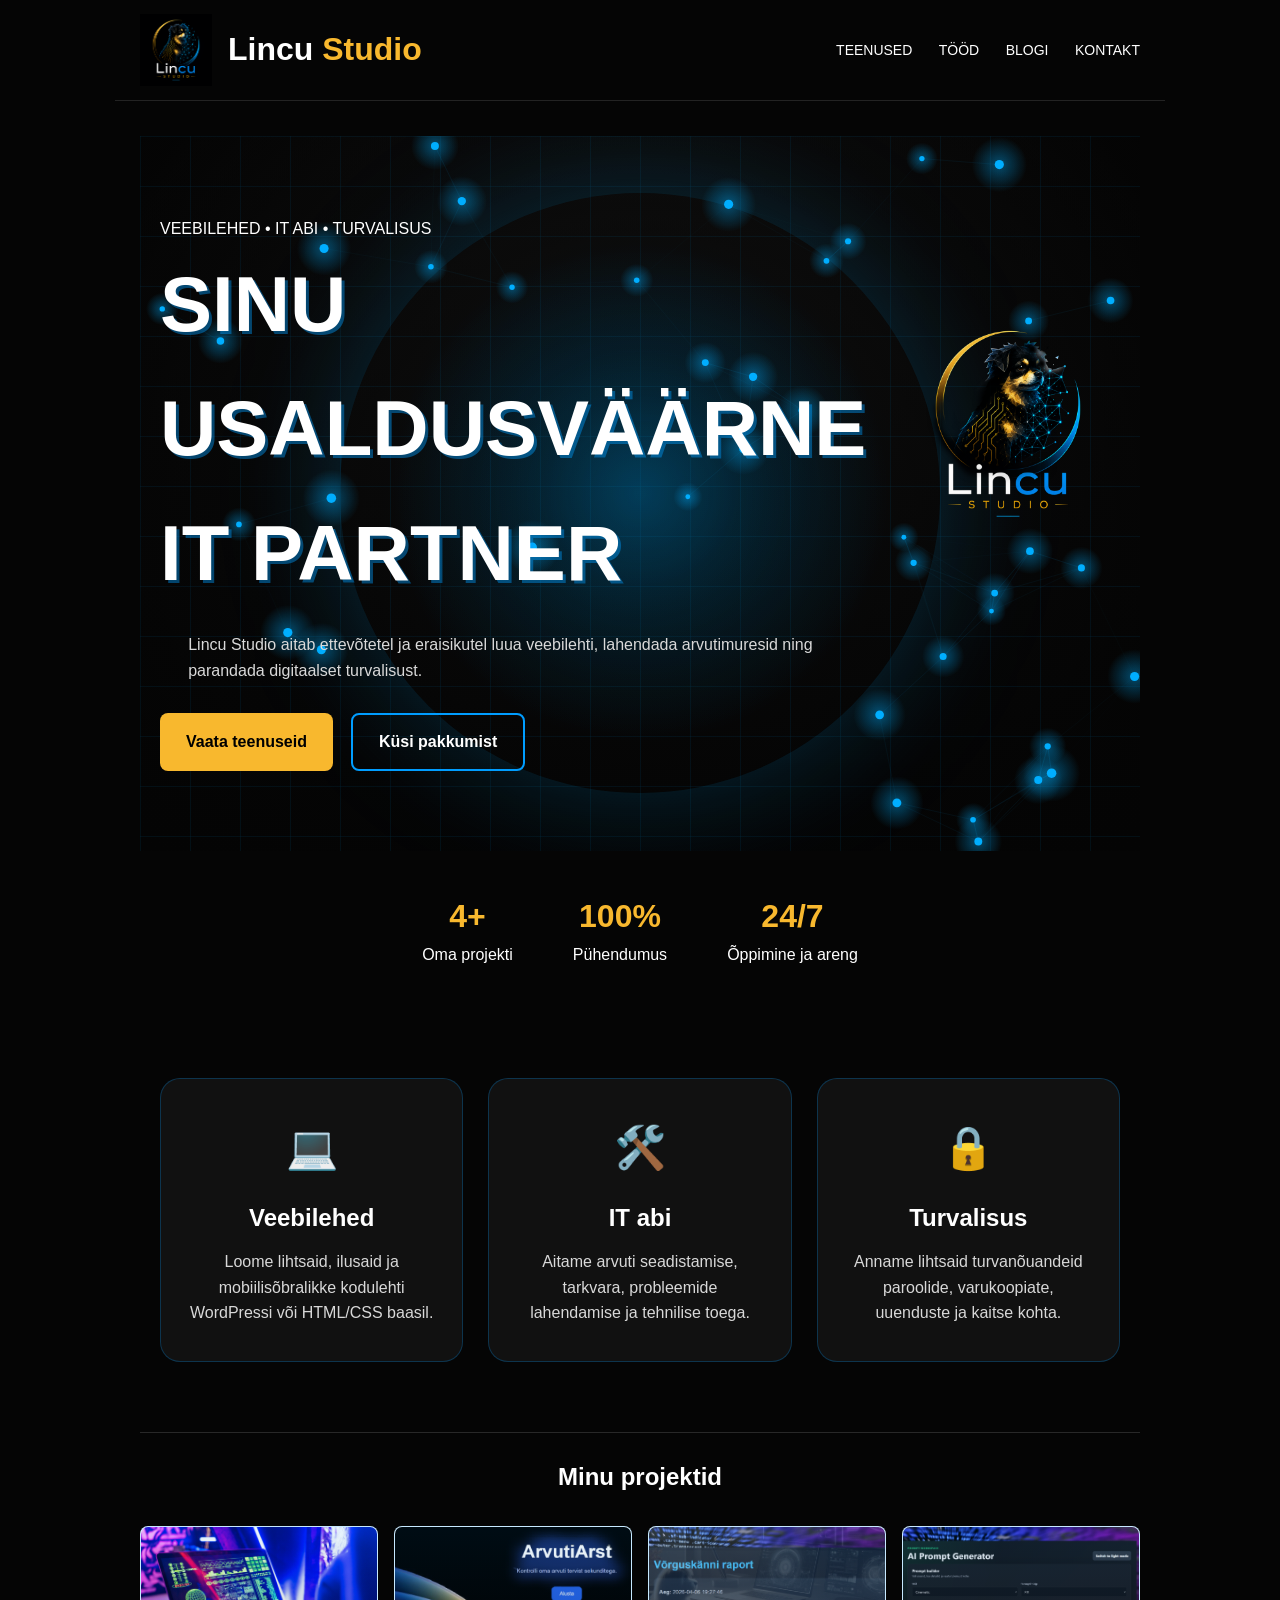
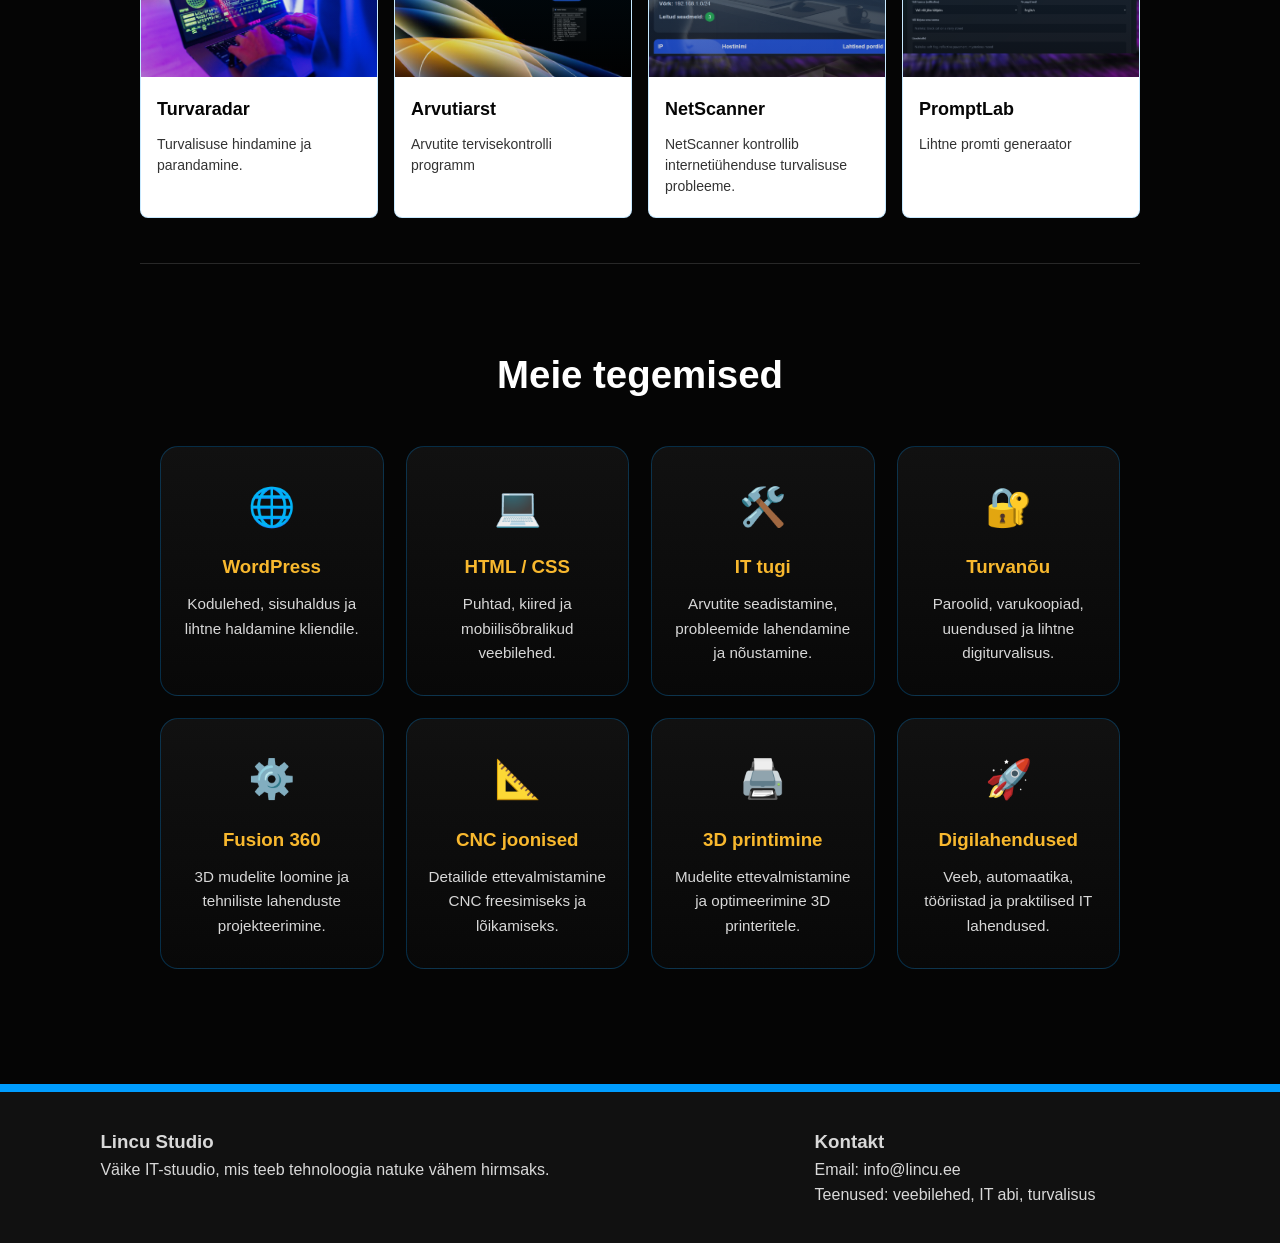
==== commit e3d311d1: "deploy test" ====
--- a/lincu_site/index.html
+++ b/lincu_site/index.html
@@ -87,7 +87,7 @@
           </div>
           <div class="card-copy">
             <h3>Turvaradar</h3>
-            <p>Lisa siia projektile link ja pilt hiljem.</p>
+            <p>Turvalisuse hindamine ja parandamine.</p>
           </div>
         </a>
         <a class="card" href="#" aria-label="Arvutiarst">
@@ -96,7 +96,7 @@
           </div>
           <div class="card-copy">
             <h3>Arvutiarst</h3>
-            <p>Ühenda projekt siia ja vaheta pilt kohe, kui valmis.</p>
+            <p>Arvutite tervisekontrolli programm</p>
           </div>
         </a>
         <a class="card" href="#" aria-label="NetScanner">
@@ -105,7 +105,7 @@
           </div>
           <div class="card-copy">
             <h3>NetScanner</h3>
-            <p>Lisa link siia ja asenda.</p>
+            <p>NetScanner kontrollib internetiühenduse turvalisuse probleeme.</p>
           </div>
         </a>
         <a class="card" href="https://smartpromptlab.netlify.app/" aria-label="PromptLab">
